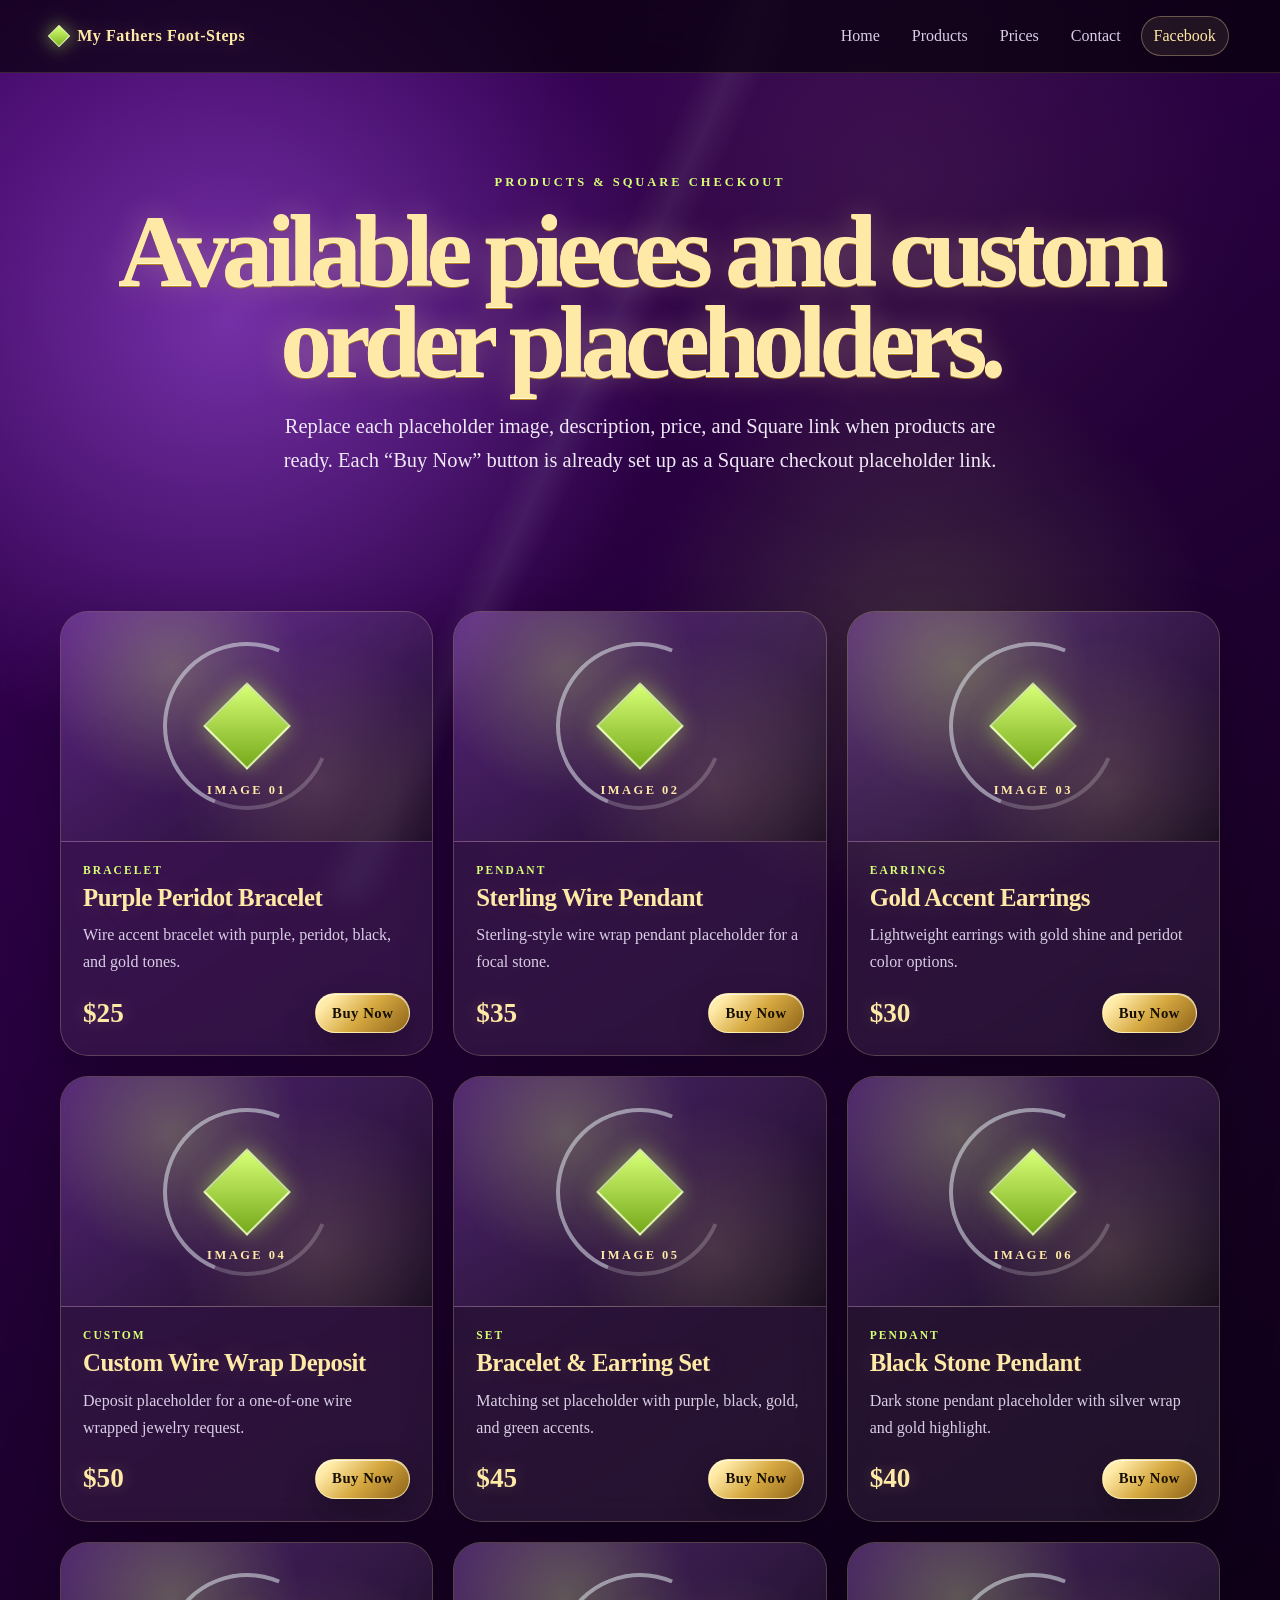
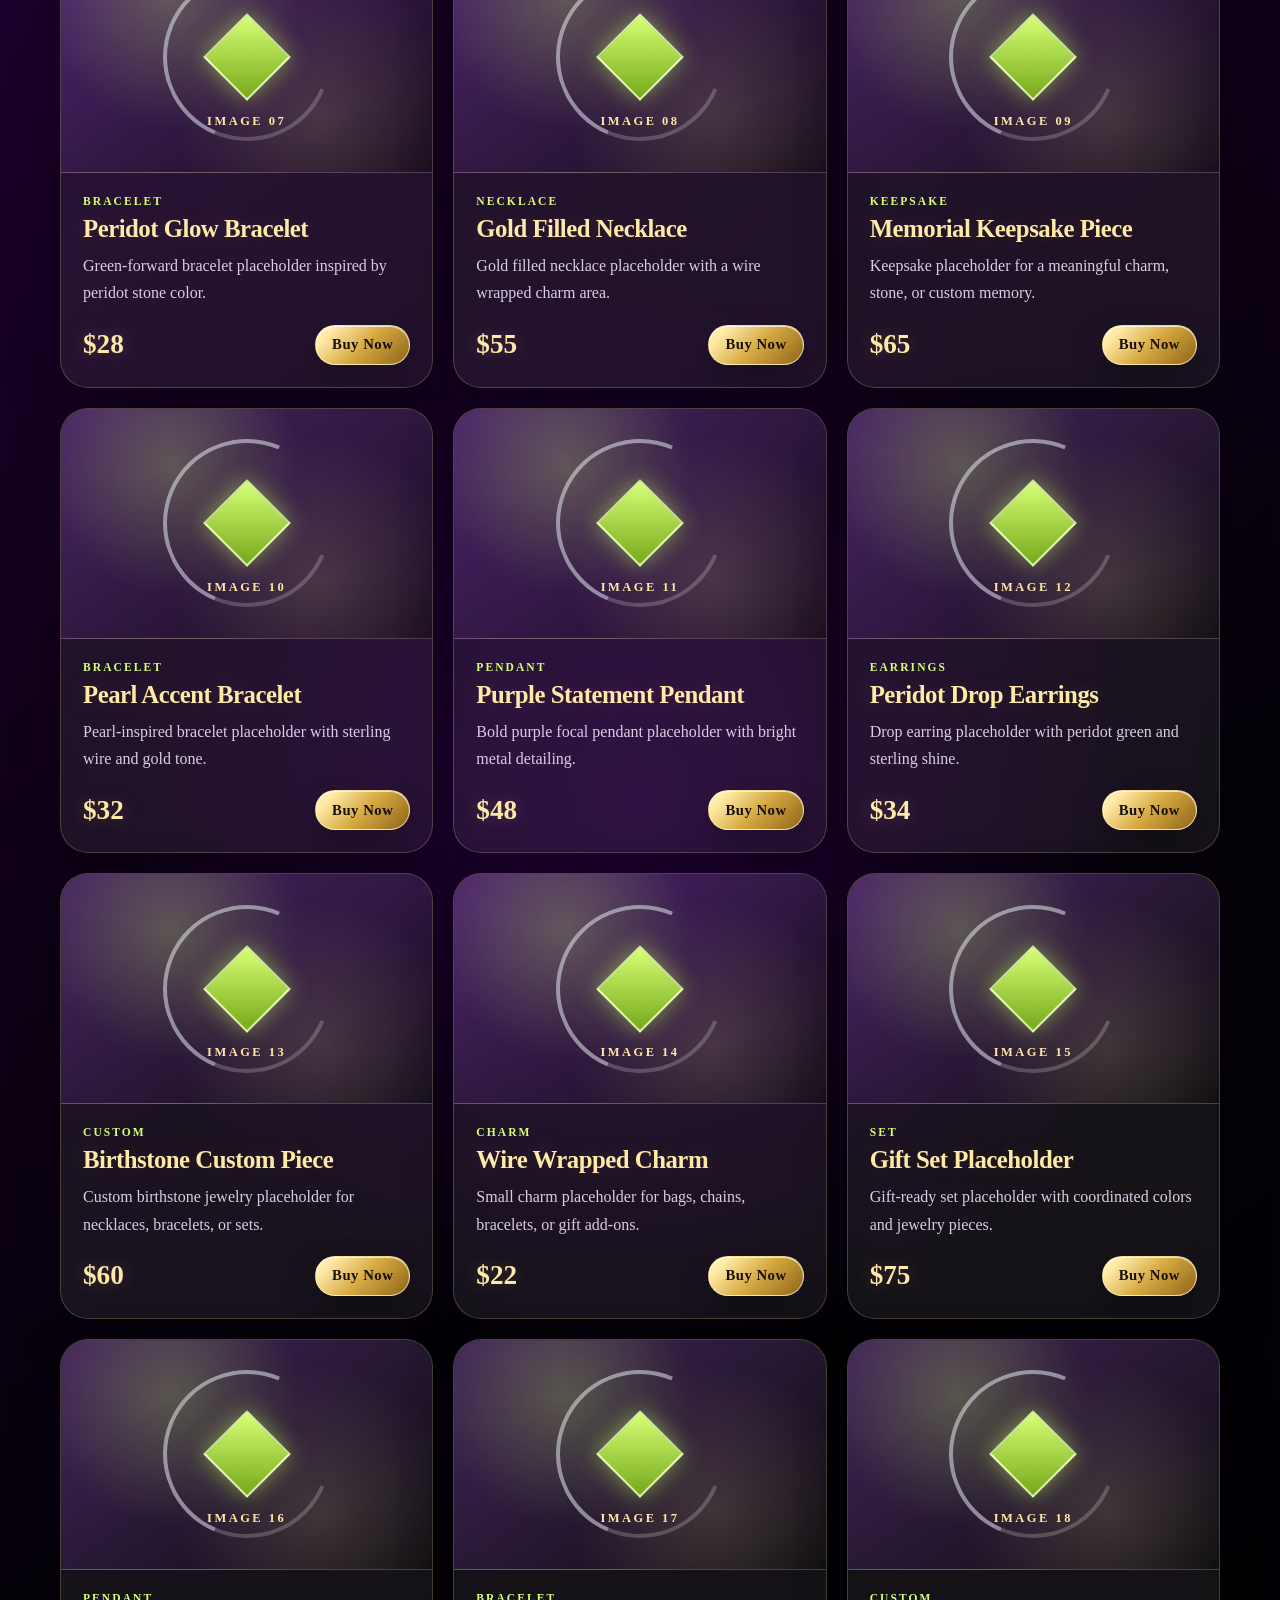
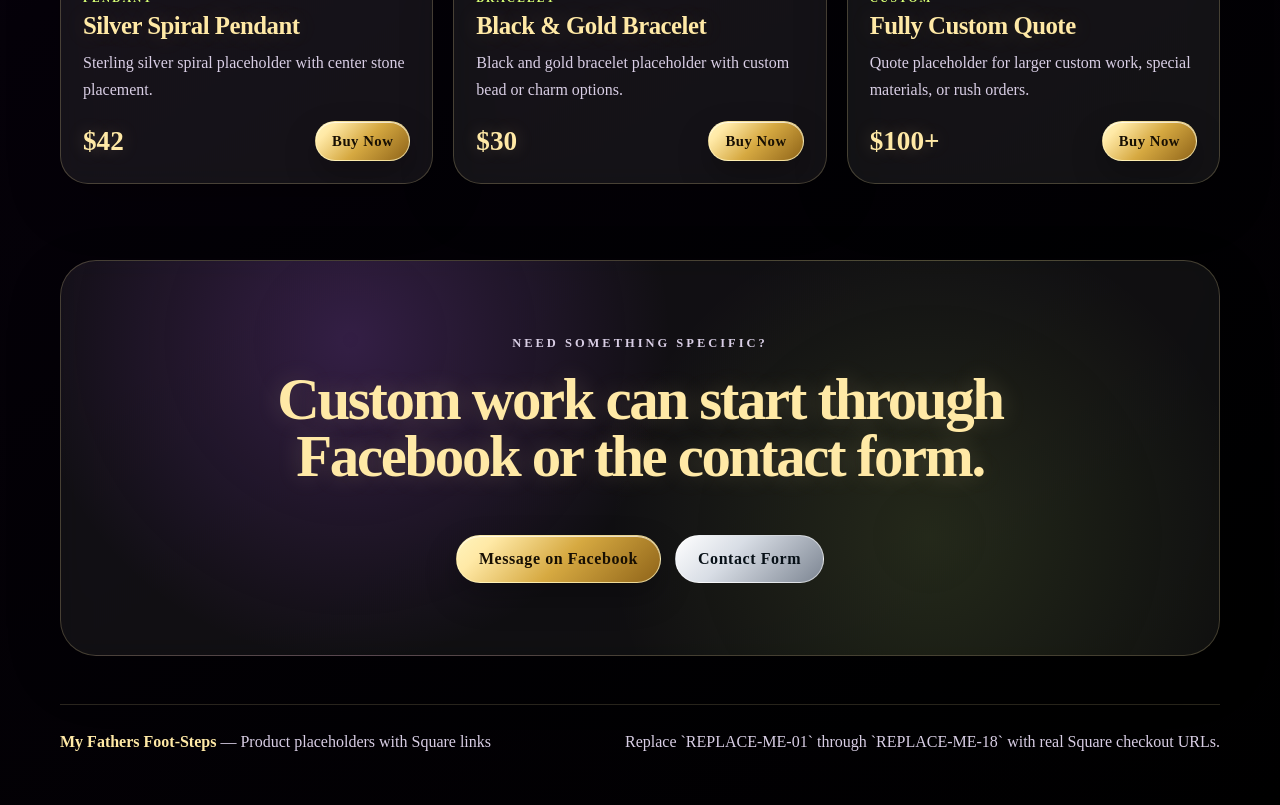
==== products.html @ 6900b9fa "Initial version from Dave" ====
<!DOCTYPE html>
<html lang="en">
<head>
  <meta charset="UTF-8" />
  <meta name="viewport" content="width=device-width, initial-scale=1.0" />
  <title>Products | My Fathers Foot-Steps</title>
  <meta name="description" content="Product placeholders for My Fathers Foot-Steps custom wire jewelry with Square checkout links." />
  <link rel="stylesheet" href="styles.css" />
</head>
<body>
  <header class="site-header">
    <a class="mini-brand" href="index.html" aria-label="My Fathers Foot-Steps home">
      <span class="mini-gem"></span>
      <span>My Fathers Foot-Steps</span>
    </a>

    <nav class="site-nav" aria-label="Main navigation">
      <a href="index.html">Home</a>
      <a href="products.html">Products</a>
      <a href="index.html#pricing">Prices</a>
      <a href="index.html#contact">Contact</a>
      <a class="nav-facebook" href="https://www.facebook.com/REPLACE_WITH_FACEBOOK_PAGE" target="_blank" rel="noopener">Facebook</a>
    </nav>
  </header>

  <main>
    <section class="products-hero section-pad">
      <p class="eyebrow">Products & Square Checkout</p>
      <h1>Available pieces and custom order placeholders.</h1>
      <p class="lead narrow">
        Replace each placeholder image, description, price, and Square link when products are ready. Each “Buy Now” button
        is already set up as a Square checkout placeholder link.
      </p>
    </section>

    <section class="product-grid-wrap">
      <div class="product-grid">
        <article class="product-card">
          <div class="product-image"><span>Image 01</span></div>
          <div class="product-info">
            <p class="product-type">Bracelet</p>
            <h2>Purple Peridot Bracelet</h2>
            <p class="product-desc">Wire accent bracelet with purple, peridot, black, and gold tones.</p>
            <div class="product-bottom"><strong>$25</strong><a class="btn small gold" href="https://square.link/u/REPLACE-ME-01" target="_blank" rel="noopener">Buy Now</a></div>
          </div>
        </article>

        <article class="product-card">
          <div class="product-image"><span>Image 02</span></div>
          <div class="product-info">
            <p class="product-type">Pendant</p>
            <h2>Sterling Wire Pendant</h2>
            <p class="product-desc">Sterling-style wire wrap pendant placeholder for a focal stone.</p>
            <div class="product-bottom"><strong>$35</strong><a class="btn small gold" href="https://square.link/u/REPLACE-ME-02" target="_blank" rel="noopener">Buy Now</a></div>
          </div>
        </article>

        <article class="product-card">
          <div class="product-image"><span>Image 03</span></div>
          <div class="product-info">
            <p class="product-type">Earrings</p>
            <h2>Gold Accent Earrings</h2>
            <p class="product-desc">Lightweight earrings with gold shine and peridot color options.</p>
            <div class="product-bottom"><strong>$30</strong><a class="btn small gold" href="https://square.link/u/REPLACE-ME-03" target="_blank" rel="noopener">Buy Now</a></div>
          </div>
        </article>

        <article class="product-card">
          <div class="product-image"><span>Image 04</span></div>
          <div class="product-info">
            <p class="product-type">Custom</p>
            <h2>Custom Wire Wrap Deposit</h2>
            <p class="product-desc">Deposit placeholder for a one-of-one wire wrapped jewelry request.</p>
            <div class="product-bottom"><strong>$50</strong><a class="btn small gold" href="https://square.link/u/REPLACE-ME-04" target="_blank" rel="noopener">Buy Now</a></div>
          </div>
        </article>

        <article class="product-card">
          <div class="product-image"><span>Image 05</span></div>
          <div class="product-info">
            <p class="product-type">Set</p>
            <h2>Bracelet & Earring Set</h2>
            <p class="product-desc">Matching set placeholder with purple, black, gold, and green accents.</p>
            <div class="product-bottom"><strong>$45</strong><a class="btn small gold" href="https://square.link/u/REPLACE-ME-05" target="_blank" rel="noopener">Buy Now</a></div>
          </div>
        </article>

        <article class="product-card">
          <div class="product-image"><span>Image 06</span></div>
          <div class="product-info">
            <p class="product-type">Pendant</p>
            <h2>Black Stone Pendant</h2>
            <p class="product-desc">Dark stone pendant placeholder with silver wrap and gold highlight.</p>
            <div class="product-bottom"><strong>$40</strong><a class="btn small gold" href="https://square.link/u/REPLACE-ME-06" target="_blank" rel="noopener">Buy Now</a></div>
          </div>
        </article>

        <article class="product-card">
          <div class="product-image"><span>Image 07</span></div>
          <div class="product-info">
            <p class="product-type">Bracelet</p>
            <h2>Peridot Glow Bracelet</h2>
            <p class="product-desc">Green-forward bracelet placeholder inspired by peridot stone color.</p>
            <div class="product-bottom"><strong>$28</strong><a class="btn small gold" href="https://square.link/u/REPLACE-ME-07" target="_blank" rel="noopener">Buy Now</a></div>
          </div>
        </article>

        <article class="product-card">
          <div class="product-image"><span>Image 08</span></div>
          <div class="product-info">
            <p class="product-type">Necklace</p>
            <h2>Gold Filled Necklace</h2>
            <p class="product-desc">Gold filled necklace placeholder with a wire wrapped charm area.</p>
            <div class="product-bottom"><strong>$55</strong><a class="btn small gold" href="https://square.link/u/REPLACE-ME-08" target="_blank" rel="noopener">Buy Now</a></div>
          </div>
        </article>

        <article class="product-card">
          <div class="product-image"><span>Image 09</span></div>
          <div class="product-info">
            <p class="product-type">Keepsake</p>
            <h2>Memorial Keepsake Piece</h2>
            <p class="product-desc">Keepsake placeholder for a meaningful charm, stone, or custom memory.</p>
            <div class="product-bottom"><strong>$65</strong><a class="btn small gold" href="https://square.link/u/REPLACE-ME-09" target="_blank" rel="noopener">Buy Now</a></div>
          </div>
        </article>

        <article class="product-card">
          <div class="product-image"><span>Image 10</span></div>
          <div class="product-info">
            <p class="product-type">Bracelet</p>
            <h2>Pearl Accent Bracelet</h2>
            <p class="product-desc">Pearl-inspired bracelet placeholder with sterling wire and gold tone.</p>
            <div class="product-bottom"><strong>$32</strong><a class="btn small gold" href="https://square.link/u/REPLACE-ME-10" target="_blank" rel="noopener">Buy Now</a></div>
          </div>
        </article>

        <article class="product-card">
          <div class="product-image"><span>Image 11</span></div>
          <div class="product-info">
            <p class="product-type">Pendant</p>
            <h2>Purple Statement Pendant</h2>
            <p class="product-desc">Bold purple focal pendant placeholder with bright metal detailing.</p>
            <div class="product-bottom"><strong>$48</strong><a class="btn small gold" href="https://square.link/u/REPLACE-ME-11" target="_blank" rel="noopener">Buy Now</a></div>
          </div>
        </article>

        <article class="product-card">
          <div class="product-image"><span>Image 12</span></div>
          <div class="product-info">
            <p class="product-type">Earrings</p>
            <h2>Peridot Drop Earrings</h2>
            <p class="product-desc">Drop earring placeholder with peridot green and sterling shine.</p>
            <div class="product-bottom"><strong>$34</strong><a class="btn small gold" href="https://square.link/u/REPLACE-ME-12" target="_blank" rel="noopener">Buy Now</a></div>
          </div>
        </article>

        <article class="product-card">
          <div class="product-image"><span>Image 13</span></div>
          <div class="product-info">
            <p class="product-type">Custom</p>
            <h2>Birthstone Custom Piece</h2>
            <p class="product-desc">Custom birthstone jewelry placeholder for necklaces, bracelets, or sets.</p>
            <div class="product-bottom"><strong>$60</strong><a class="btn small gold" href="https://square.link/u/REPLACE-ME-13" target="_blank" rel="noopener">Buy Now</a></div>
          </div>
        </article>

        <article class="product-card">
          <div class="product-image"><span>Image 14</span></div>
          <div class="product-info">
            <p class="product-type">Charm</p>
            <h2>Wire Wrapped Charm</h2>
            <p class="product-desc">Small charm placeholder for bags, chains, bracelets, or gift add-ons.</p>
            <div class="product-bottom"><strong>$22</strong><a class="btn small gold" href="https://square.link/u/REPLACE-ME-14" target="_blank" rel="noopener">Buy Now</a></div>
          </div>
        </article>

        <article class="product-card">
          <div class="product-image"><span>Image 15</span></div>
          <div class="product-info">
            <p class="product-type">Set</p>
            <h2>Gift Set Placeholder</h2>
            <p class="product-desc">Gift-ready set placeholder with coordinated colors and jewelry pieces.</p>
            <div class="product-bottom"><strong>$75</strong><a class="btn small gold" href="https://square.link/u/REPLACE-ME-15" target="_blank" rel="noopener">Buy Now</a></div>
          </div>
        </article>

        <article class="product-card">
          <div class="product-image"><span>Image 16</span></div>
          <div class="product-info">
            <p class="product-type">Pendant</p>
            <h2>Silver Spiral Pendant</h2>
            <p class="product-desc">Sterling silver spiral placeholder with center stone placement.</p>
            <div class="product-bottom"><strong>$42</strong><a class="btn small gold" href="https://square.link/u/REPLACE-ME-16" target="_blank" rel="noopener">Buy Now</a></div>
          </div>
        </article>

        <article class="product-card">
          <div class="product-image"><span>Image 17</span></div>
          <div class="product-info">
            <p class="product-type">Bracelet</p>
            <h2>Black & Gold Bracelet</h2>
            <p class="product-desc">Black and gold bracelet placeholder with custom bead or charm options.</p>
            <div class="product-bottom"><strong>$30</strong><a class="btn small gold" href="https://square.link/u/REPLACE-ME-17" target="_blank" rel="noopener">Buy Now</a></div>
          </div>
        </article>

        <article class="product-card">
          <div class="product-image"><span>Image 18</span></div>
          <div class="product-info">
            <p class="product-type">Custom</p>
            <h2>Fully Custom Quote</h2>
            <p class="product-desc">Quote placeholder for larger custom work, special materials, or rush orders.</p>
            <div class="product-bottom"><strong>$100+</strong><a class="btn small gold" href="https://square.link/u/REPLACE-ME-18" target="_blank" rel="noopener">Buy Now</a></div>
          </div>
        </article>
      </div>
    </section>

    <section class="section-pad callout product-callout">
      <p class="eyebrow">Need something specific?</p>
      <h2>Custom work can start through Facebook or the contact form.</h2>
      <div class="hero-buttons centered">
        <a class="btn gold" href="https://www.facebook.com/REPLACE_WITH_FACEBOOK_PAGE" target="_blank" rel="noopener">Message on Facebook</a>
        <a class="btn silver" href="index.html#contact">Contact Form</a>
      </div>
    </section>
  </main>

  <footer class="site-footer">
    <p><strong>My Fathers Foot-Steps</strong> — Product placeholders with Square links</p>
    <p>Replace `REPLACE-ME-01` through `REPLACE-ME-18` with real Square checkout URLs.</p>
  </footer>

  <script src="script.js"></script>
</body>
</html>
---- styles.css ----
:root {
  --black: #000000;
  --black-soft: #08050d;
  --purple-deep: #12001f;
  --purple: #4d007d;
  --purple-hot: #9d4edd;
  --red-purple: #8c123c;
  --peridot: #b7e35b;
  --peridot-glow: #d7ff75;
  --gold: #d6a941;
  --gold-bright: #ffe9a6;
  --gold-dark: #8f6419;
  --silver: #d8dde5;
  --silver-dark: #7c8592;
  --white: #fffdf8;
  --cream: #fff4dc;
  --muted: #d9cee5;
  --glass: rgba(255, 255, 255, 0.07);
  --line: rgba(255, 233, 166, 0.25);
  --shadow: 0 28px 80px rgba(0, 0, 0, 0.48);
  --radius: 26px;
}

* { box-sizing: border-box; }

html { scroll-behavior: smooth; }

body {
  margin: 0;
  font-family: Georgia, "Times New Roman", serif;
  color: var(--cream);
  min-height: 100vh;
  background:
    radial-gradient(circle at 18% 8%, rgba(157, 78, 221, 0.62), transparent 28rem),
    radial-gradient(circle at 72% 16%, rgba(183, 227, 91, 0.18), transparent 18rem),
    radial-gradient(circle at 50% 60%, rgba(77, 0, 125, 0.34), transparent 34rem),
    linear-gradient(145deg, #3b005e 0%, #170024 38%, #050109 66%, #000000 100%);
  overflow-x: hidden;
}

body::before {
  content: "";
  position: fixed;
  inset: 0;
  pointer-events: none;
  z-index: -1;
  background:
    linear-gradient(115deg, transparent 0 43%, rgba(216, 221, 229, 0.08) 45%, transparent 47% 100%),
    radial-gradient(circle at 70% 20%, rgba(255, 233, 166, 0.08), transparent 23rem);
}

a { color: inherit; text-decoration: none; }

button, input, textarea, select { font: inherit; }

.site-header {
  position: sticky;
  top: 0;
  z-index: 50;
  display: flex;
  align-items: center;
  justify-content: space-between;
  gap: 24px;
  padding: 16px clamp(18px, 4vw, 56px);
  border-bottom: 1px solid rgba(255, 233, 166, 0.14);
  background: rgba(0, 0, 0, 0.64);
  backdrop-filter: blur(18px);
}

.mini-brand {
  display: inline-flex;
  align-items: center;
  gap: 10px;
  color: var(--gold-bright);
  font-weight: 800;
  letter-spacing: 0.035em;
  text-shadow: 0 0 16px rgba(255, 233, 166, 0.24);
}

.mini-gem {
  width: 16px;
  height: 16px;
  display: inline-block;
  transform: rotate(45deg);
  background: linear-gradient(135deg, var(--peridot-glow), #7fb51f);
  border: 1px solid rgba(255,255,255,.7);
  box-shadow: 0 0 18px rgba(183, 227, 91, .72);
}

.site-nav {
  display: flex;
  align-items: center;
  gap: 8px;
  flex-wrap: wrap;
  justify-content: flex-end;
}

.site-nav a {
  color: var(--muted);
  padding: 10px 12px;
  border-radius: 999px;
  transition: color 160ms ease, background 160ms ease, transform 160ms ease;
}

.site-nav a:hover {
  color: var(--gold-bright);
  background: rgba(255,255,255,0.08);
  transform: translateY(-1px);
}

.nav-facebook {
  border: 1px solid rgba(255, 233, 166, 0.32);
  color: var(--gold-bright) !important;
  background: rgba(255, 233, 166, 0.08);
}

.section-pad {
  width: min(1160px, calc(100% - 32px));
  margin: 0 auto;
  padding: clamp(56px, 8vw, 106px) 0;
}

.hero {
  display: grid;
  grid-template-columns: 1.02fr 0.98fr;
  gap: clamp(28px, 6vw, 76px);
  align-items: center;
}

.eyebrow {
  margin: 0 0 16px;
  color: var(--peridot-glow);
  text-transform: uppercase;
  letter-spacing: 0.24em;
  font-size: 0.78rem;
  font-weight: 900;
}

h1, h2, p { margin-top: 0; }

h1 {
  margin-bottom: 22px;
  color: var(--gold-bright);
  font-size: clamp(3rem, 8vw, 6.9rem);
  line-height: 0.88;
  letter-spacing: -0.065em;
  text-shadow:
    0 1px 0 #fff7cf,
    0 2px 0 #b98520,
    0 0 32px rgba(255, 233, 166, 0.28);
}

h2 {
  color: var(--gold-bright);
  font-size: clamp(2rem, 4.6vw, 4rem);
  line-height: 0.98;
  letter-spacing: -0.04em;
  text-shadow: 0 0 24px rgba(255, 233, 166, 0.18);
}

.lead {
  max-width: 64ch;
  color: #efe8f7;
  font-size: clamp(1.06rem, 2vw, 1.28rem);
  line-height: 1.7;
  margin-bottom: 30px;
}

.lead.narrow { max-width: 760px; }

.hero-buttons {
  display: flex;
  flex-wrap: wrap;
  gap: 14px;
  align-items: center;
}

.hero-buttons.centered { justify-content: center; }

.btn {
  display: inline-flex;
  align-items: center;
  justify-content: center;
  min-height: 48px;
  padding: 0 22px;
  border-radius: 999px;
  border: 1px solid rgba(255,255,255,0.16);
  cursor: pointer;
  font-weight: 900;
  letter-spacing: 0.035em;
  transition: transform 160ms ease, box-shadow 160ms ease, filter 160ms ease;
}

.btn:hover {
  transform: translateY(-2px);
  filter: brightness(1.06);
  box-shadow: 0 16px 34px rgba(0,0,0,.34);
}

.btn.gold {
  color: #170f03;
  background: linear-gradient(135deg, #fff4bd 0%, var(--gold-bright) 16%, var(--gold) 52%, var(--gold-dark) 100%);
  border-color: rgba(255, 244, 189, 0.72);
  box-shadow: inset 0 1px 0 rgba(255,255,255,.7), 0 14px 32px rgba(0,0,0,.28);
}

.btn.silver {
  color: #071017;
  background: linear-gradient(135deg, #ffffff 0%, var(--silver) 38%, var(--silver-dark) 100%);
  border-color: rgba(255,255,255,.55);
}

.btn.ghost {
  color: var(--gold-bright);
  background: rgba(255,255,255,0.07);
  border-color: rgba(255, 233, 166, 0.3);
}

.btn.small {
  min-height: 40px;
  padding: 0 16px;
  font-size: 0.92rem;
}

.btn.full { width: 100%; }

.business-card-banner {
  position: relative;
  min-height: 390px;
  display: grid;
  place-items: center;
  padding: clamp(24px, 4vw, 46px);
  overflow: hidden;
  border-radius: 34px;
  color: #1c1022;
  background:
    linear-gradient(145deg, rgba(255,255,255,.92), rgba(255,250,240,.98)),
    var(--white);
  border: 1px solid rgba(255, 233, 166, 0.55);
  box-shadow: var(--shadow), inset 0 0 0 10px rgba(255,255,255,.35);
}

.business-card-banner::before,
.business-card-banner::after {
  content: "";
  position: absolute;
  width: 340px;
  height: 340px;
  border-radius: 50%;
  opacity: .22;
}

.business-card-banner::before {
  left: -120px;
  top: -160px;
  background: var(--purple-hot);
}

.business-card-banner::after {
  right: -150px;
  bottom: -190px;
  background: var(--red-purple);
}

.silver-wire {
  position: absolute;
  border: 4px solid transparent;
  border-top-color: rgba(124, 133, 146, 0.55);
  border-left-color: rgba(216, 221, 229, 0.76);
  border-radius: 50%;
  filter: drop-shadow(0 2px 4px rgba(0,0,0,.12));
}

.wire-one {
  width: 82%;
  height: 62%;
  transform: rotate(-16deg);
}

.wire-two {
  width: 62%;
  height: 82%;
  transform: rotate(22deg);
}

.card-topline,
.card-subline,
.card-note,
.card-logo { position: relative; z-index: 2; text-align: center; }

.card-topline {
  align-self: end;
  margin-bottom: 10px;
  color: #5d4d5f;
  text-transform: uppercase;
  letter-spacing: .28em;
  font-size: .78rem;
  font-weight: 900;
}

.card-logo {
  display: flex;
  align-items: center;
  justify-content: center;
  flex-wrap: wrap;
  gap: 14px;
  font-size: clamp(2.1rem, 4vw, 4.3rem);
  font-weight: 900;
  line-height: .92;
  letter-spacing: -0.06em;
  background: linear-gradient(135deg, #5b168f, #94255e 54%, #bf2a2a);
  -webkit-background-clip: text;
  background-clip: text;
  color: transparent;
  text-shadow: 0 10px 24px rgba(77, 0, 125, 0.12);
}

.peridot-stone {
  width: clamp(34px, 5vw, 58px);
  height: clamp(34px, 5vw, 58px);
  transform: rotate(45deg);
  background:
    linear-gradient(135deg, rgba(255,255,255,.8) 0 12%, transparent 13%),
    linear-gradient(145deg, var(--peridot-glow), var(--peridot) 52%, #6d9f16 100%);
  border: 2px solid rgba(90, 120, 16, .4);
  box-shadow: 0 0 22px rgba(183,227,91,.86), inset 0 0 18px rgba(255,255,255,.38);
  flex: 0 0 auto;
}

.card-subline {
  color: #3a2f3d;
  margin: 18px 0 8px;
  font-weight: 800;
}

.card-note {
  color: #826f88;
  margin: 0;
  font-size: .95rem;
}

.price-strip {
  width: min(1160px, calc(100% - 32px));
  margin: -24px auto 0;
  display: grid;
  grid-template-columns: repeat(4, minmax(0, 1fr));
  gap: 14px;
}

.price-card {
  border: 1px solid rgba(255, 233, 166, 0.24);
  border-radius: 24px;
  padding: 22px;
  background: rgba(0,0,0,.34);
  box-shadow: 0 18px 44px rgba(0,0,0,.28);
}

.price-card.featured {
  background: linear-gradient(145deg, rgba(255,233,166,.17), rgba(157,78,221,.12));
}

.price-card span {
  color: var(--peridot-glow);
  display: block;
  text-transform: uppercase;
  letter-spacing: .18em;
  font-size: .72rem;
  font-weight: 900;
}

.price-card strong {
  display: block;
  color: var(--gold-bright);
  font-size: clamp(2.2rem, 4vw, 3.5rem);
  line-height: 1;
  margin: 8px 0;
  text-shadow: 0 0 24px rgba(255,233,166,.22);
}

.price-card p { color: var(--muted); margin: 0; }

.intro-grid {
  display: grid;
  grid-template-columns: 1fr 1fr;
  gap: 22px;
}

.glass-panel,
.callout,
.contact-form,
.contact-modal,
.product-card {
  border: 1px solid rgba(255, 233, 166, 0.22);
  background: rgba(255,255,255,0.07);
  box-shadow: 0 20px 54px rgba(0,0,0,.24);
  backdrop-filter: blur(12px);
}

.glass-panel {
  border-radius: 30px;
  padding: clamp(24px, 4vw, 40px);
}

.glass-panel p,
.callout p,
.contact-copy p,
.product-desc { color: var(--muted); line-height: 1.7; }

.silver-panel {
  background:
    linear-gradient(135deg, rgba(216,221,229,.12), rgba(255,255,255,.04)),
    rgba(255,255,255,0.06);
}

.callout {
  text-align: center;
  border-radius: 36px;
  padding: clamp(34px, 6vw, 72px);
  background:
    radial-gradient(circle at 25% 20%, rgba(157,78,221,.24), transparent 20rem),
    radial-gradient(circle at 75% 70%, rgba(183,227,91,.12), transparent 20rem),
    rgba(255,255,255,0.06);
}

.callout h2 { max-width: 840px; margin-inline: auto; }

.contact-section {
  display: grid;
  grid-template-columns: .8fr 1.2fr;
  gap: 28px;
  align-items: start;
}

.contact-form {
  display: grid;
  gap: 14px;
  border-radius: 28px;
  padding: clamp(20px, 4vw, 34px);
}

label {
  display: grid;
  gap: 8px;
  color: var(--gold-bright);
  font-weight: 900;
}

input,
select,
textarea {
  width: 100%;
  border: 1px solid rgba(255, 233, 166, 0.24);
  background: rgba(0,0,0,.46);
  color: var(--cream);
  border-radius: 16px;
  padding: 14px 15px;
  outline: none;
}

input:focus,
select:focus,
textarea:focus {
  border-color: var(--peridot-glow);
  box-shadow: 0 0 0 4px rgba(183,227,91,.13);
}

textarea { min-height: 138px; resize: vertical; }

.contact-modal {
  width: min(620px, calc(100% - 28px));
  color: var(--cream);
  border-radius: 32px;
  padding: 34px;
}

.contact-modal::backdrop { background: rgba(0,0,0,.72); backdrop-filter: blur(6px); }

.modal-close {
  position: absolute;
  top: 16px;
  right: 16px;
  width: 40px;
  height: 40px;
  border: 1px solid rgba(255,255,255,.22);
  border-radius: 50%;
  background: rgba(0,0,0,.45);
  color: var(--gold-bright);
  cursor: pointer;
  font-size: 1.4rem;
}

.modal-form { padding: 0; border: 0; background: transparent; box-shadow: none; }

.products-hero { text-align: center; }
.products-hero .lead { margin-inline: auto; }

.product-grid-wrap {
  width: min(1160px, calc(100% - 32px));
  margin: 0 auto;
  padding-bottom: 76px;
}

.product-grid {
  display: grid;
  grid-template-columns: repeat(3, minmax(0, 1fr));
  gap: 20px;
}

.product-card {
  border-radius: 28px;
  overflow: hidden;
  display: grid;
}

.product-image {
  min-height: 230px;
  display: grid;
  place-items: center;
  position: relative;
  overflow: hidden;
  background:
    radial-gradient(circle at 30% 25%, rgba(183,227,91,.28), transparent 8rem),
    radial-gradient(circle at 70% 75%, rgba(255,233,166,.16), transparent 9rem),
    linear-gradient(145deg, rgba(157,78,221,.34), rgba(0,0,0,.42));
  border-bottom: 1px solid rgba(255,233,166,.18);
}

.product-image::before {
  content: "";
  position: absolute;
  width: 160px;
  height: 160px;
  border: 4px solid rgba(216,221,229,.58);
  border-right-color: transparent;
  border-bottom-color: rgba(255,255,255,.2);
  border-radius: 50%;
  transform: rotate(-22deg);
}

.product-image::after {
  content: "";
  position: absolute;
  width: 58px;
  height: 58px;
  transform: rotate(45deg);
  background: linear-gradient(135deg, var(--peridot-glow), #76a91b);
  border: 2px solid rgba(255,255,255,.55);
  box-shadow: 0 0 22px rgba(183,227,91,.56);
}

.product-image span {
  position: relative;
  z-index: 2;
  margin-top: 128px;
  color: var(--gold-bright);
  font-weight: 900;
  letter-spacing: .2em;
  text-transform: uppercase;
  font-size: .78rem;
}

.product-info { padding: 22px; }

.product-type {
  margin: 0 0 8px;
  color: var(--peridot-glow);
  text-transform: uppercase;
  letter-spacing: .18em;
  font-size: .72rem;
  font-weight: 900;
}

.product-info h2 {
  font-size: 1.55rem;
  letter-spacing: -0.02em;
  line-height: 1.1;
  margin-bottom: 10px;
}

.product-bottom {
  display: flex;
  align-items: center;
  justify-content: space-between;
  gap: 12px;
  margin-top: 18px;
}

.product-bottom strong {
  color: var(--gold-bright);
  font-size: 1.7rem;
  text-shadow: 0 0 18px rgba(255,233,166,.22);
}

.product-callout { margin-bottom: 48px; }

.site-footer {
  width: min(1160px, calc(100% - 32px));
  margin: 0 auto;
  padding: 28px 0 38px;
  display: flex;
  justify-content: space-between;
  gap: 18px;
  border-top: 1px solid rgba(255, 233, 166, 0.16);
  color: var(--muted);
}

.site-footer strong { color: var(--gold-bright); }

@media (max-width: 980px) {
  .hero,
  .intro-grid,
  .contact-section { grid-template-columns: 1fr; }
  .price-strip { grid-template-columns: repeat(2, 1fr); }
  .product-grid { grid-template-columns: repeat(2, minmax(0, 1fr)); }
}

@media (max-width: 680px) {
  .site-header { align-items: flex-start; flex-direction: column; }
  .site-nav { justify-content: flex-start; }
  .hero-buttons { display: grid; }
  .btn { width: 100%; }
  .price-strip,
  .product-grid { grid-template-columns: 1fr; }
  .business-card-banner { min-height: 330px; }
  .site-footer { flex-direction: column; }
}
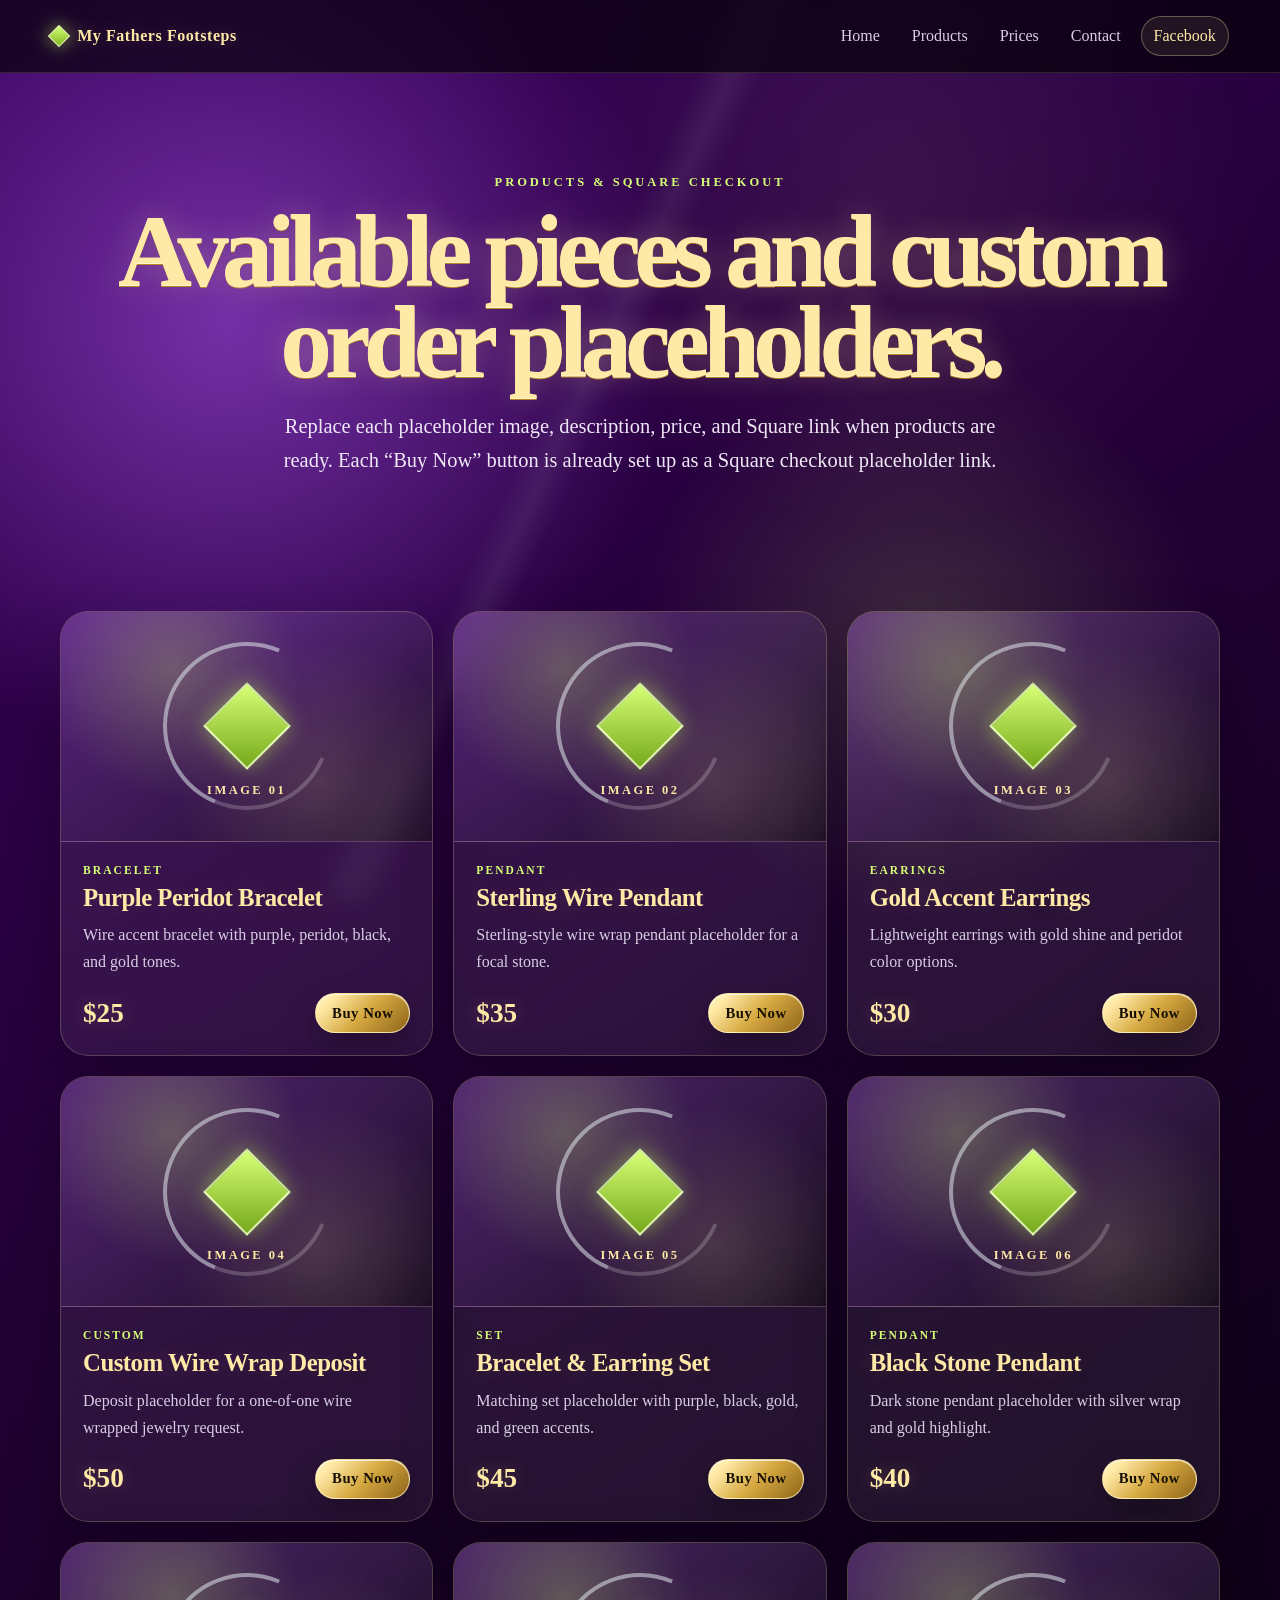
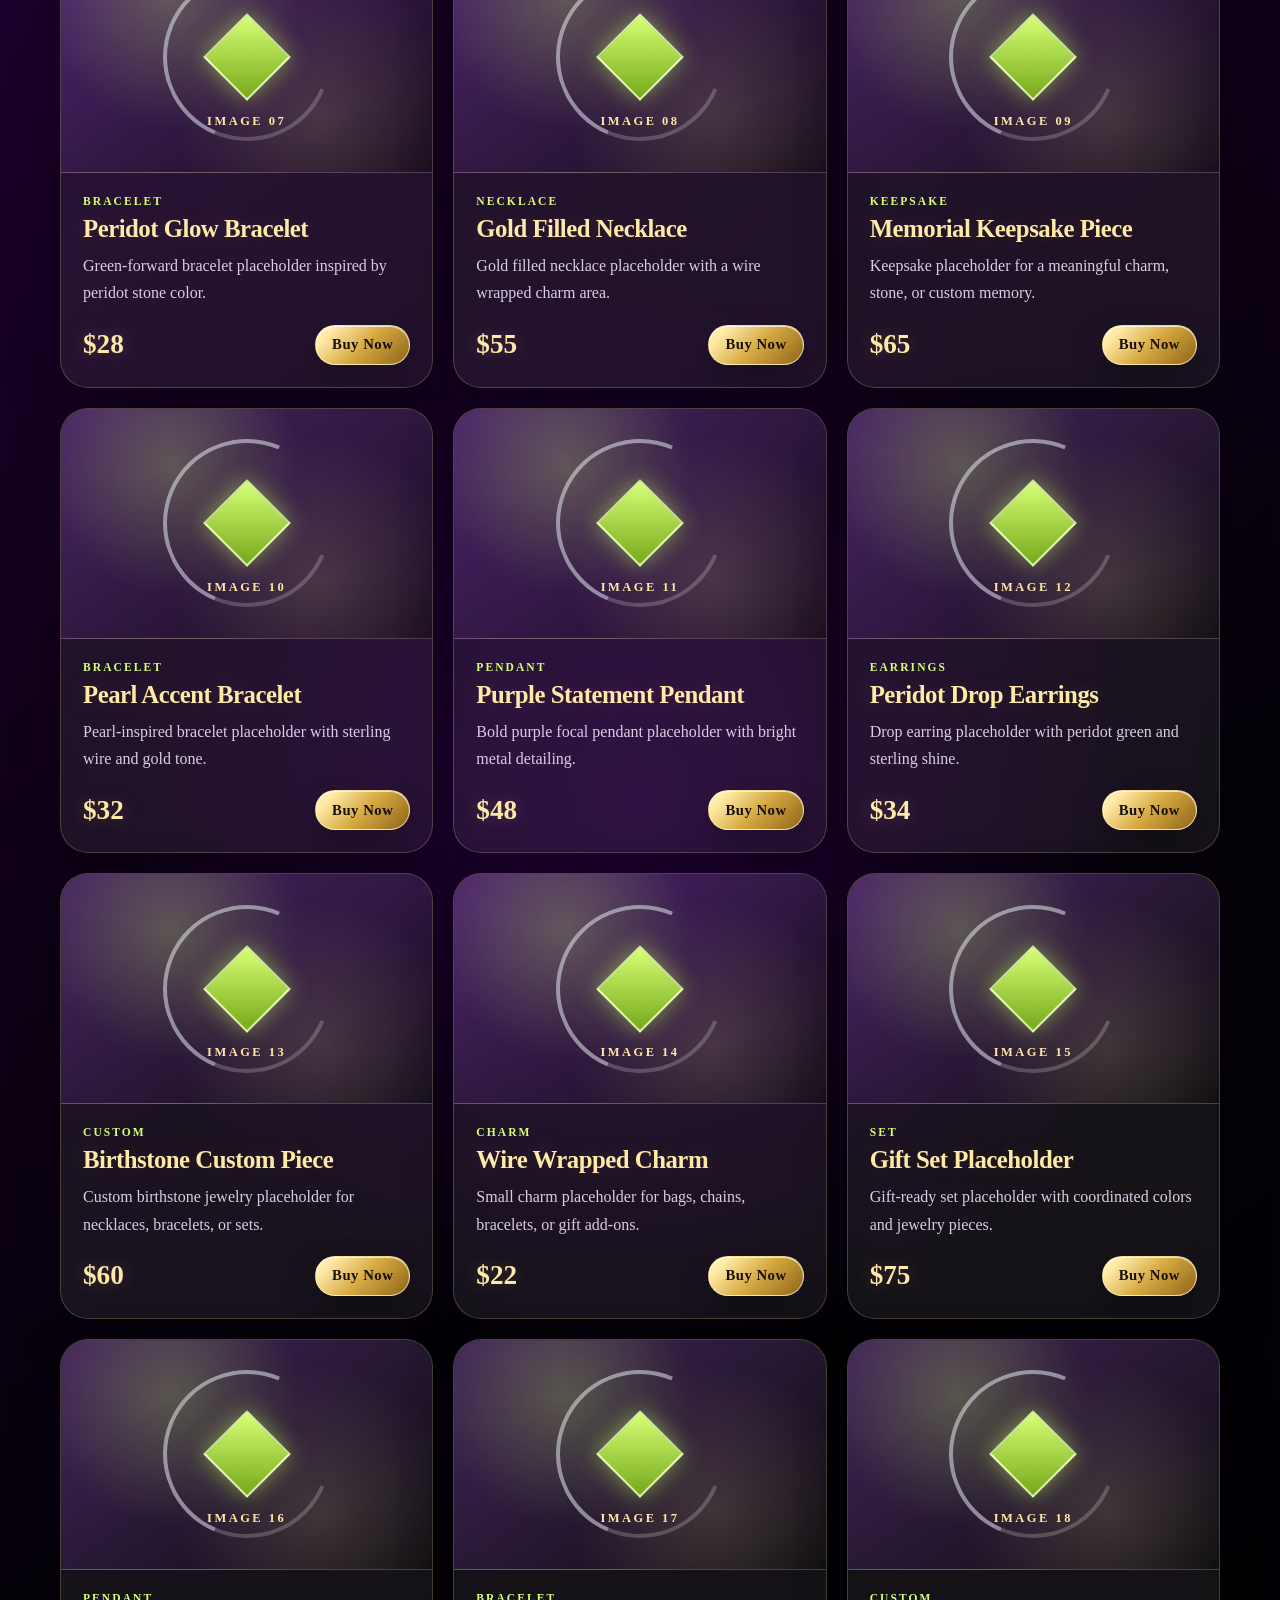
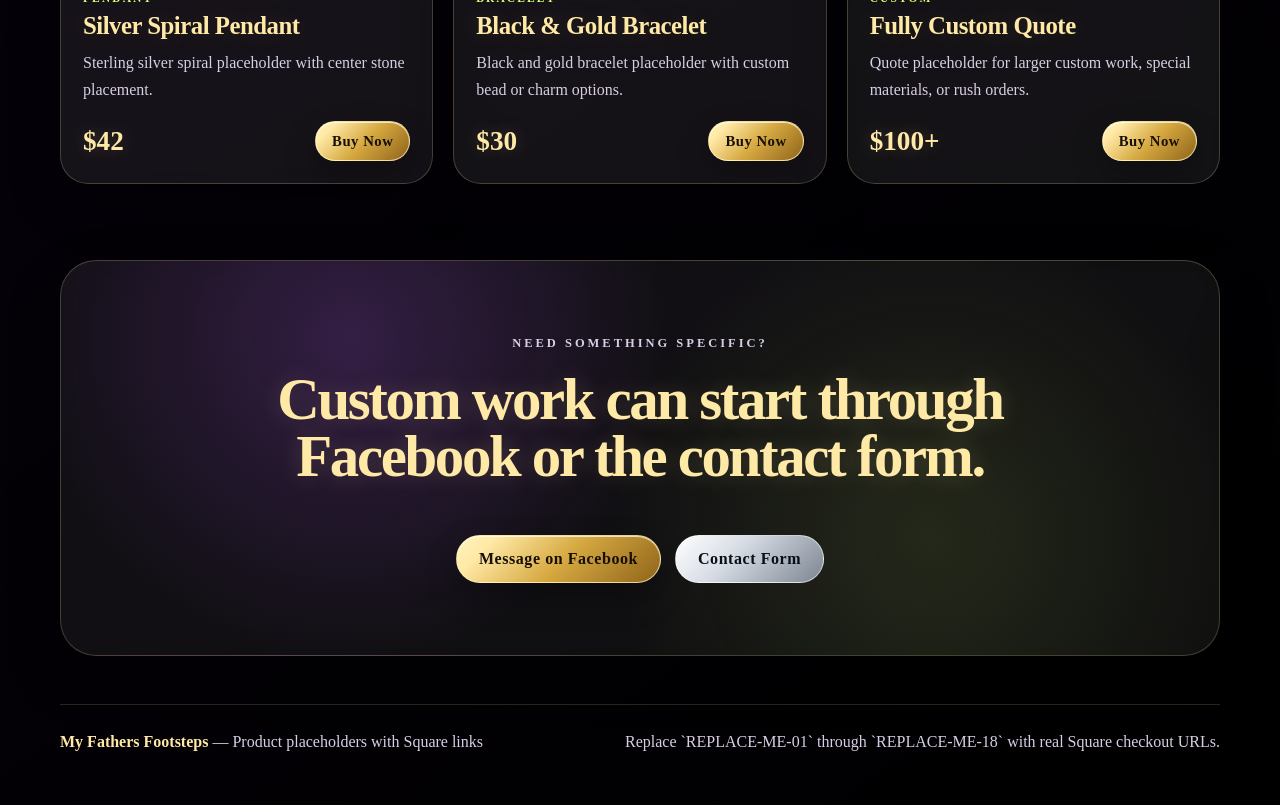
==== commit 91060308: "Fixed spelling of Footsteps" ====
--- a/products.html
+++ b/products.html
@@ -3,15 +3,15 @@
 <head>
   <meta charset="UTF-8" />
   <meta name="viewport" content="width=device-width, initial-scale=1.0" />
-  <title>Products | My Fathers Foot-Steps</title>
-  <meta name="description" content="Product placeholders for My Fathers Foot-Steps custom wire jewelry with Square checkout links." />
+  <title>Products | My Fathers Footsteps</title>
+  <meta name="description" content="Product placeholders for My Fathers Footsteps custom wire jewelry with Square checkout links." />
   <link rel="stylesheet" href="styles.css" />
 </head>
 <body>
   <header class="site-header">
-    <a class="mini-brand" href="index.html" aria-label="My Fathers Foot-Steps home">
+    <a class="mini-brand" href="index.html" aria-label="My Fathers Footsteps home">
       <span class="mini-gem"></span>
-      <span>My Fathers Foot-Steps</span>
+      <span>My Fathers Footsteps</span>
     </a>
 
     <nav class="site-nav" aria-label="Main navigation">
@@ -19,7 +19,7 @@
       <a href="products.html">Products</a>
       <a href="index.html#pricing">Prices</a>
       <a href="index.html#contact">Contact</a>
-      <a class="nav-facebook" href="https://www.facebook.com/REPLACE_WITH_FACEBOOK_PAGE" target="_blank" rel="noopener">Facebook</a>
+      <a class="nav-facebook" href="https://www.facebook.com/susanjcarner/" target="_blank" rel="noopener">Facebook</a>
     </nav>
   </header>
 
@@ -221,14 +221,14 @@
       <p class="eyebrow">Need something specific?</p>
       <h2>Custom work can start through Facebook or the contact form.</h2>
       <div class="hero-buttons centered">
-        <a class="btn gold" href="https://www.facebook.com/REPLACE_WITH_FACEBOOK_PAGE" target="_blank" rel="noopener">Message on Facebook</a>
+        <a class="btn gold" href="https://www.facebook.com/susanjcarner/" target="_blank" rel="noopener">Message on Facebook</a>
         <a class="btn silver" href="index.html#contact">Contact Form</a>
       </div>
     </section>
   </main>
 
   <footer class="site-footer">
-    <p><strong>My Fathers Foot-Steps</strong> — Product placeholders with Square links</p>
+    <p><strong>My Fathers Footsteps</strong> — Product placeholders with Square links</p>
     <p>Replace `REPLACE-ME-01` through `REPLACE-ME-18` with real Square checkout URLs.</p>
   </footer>
 
